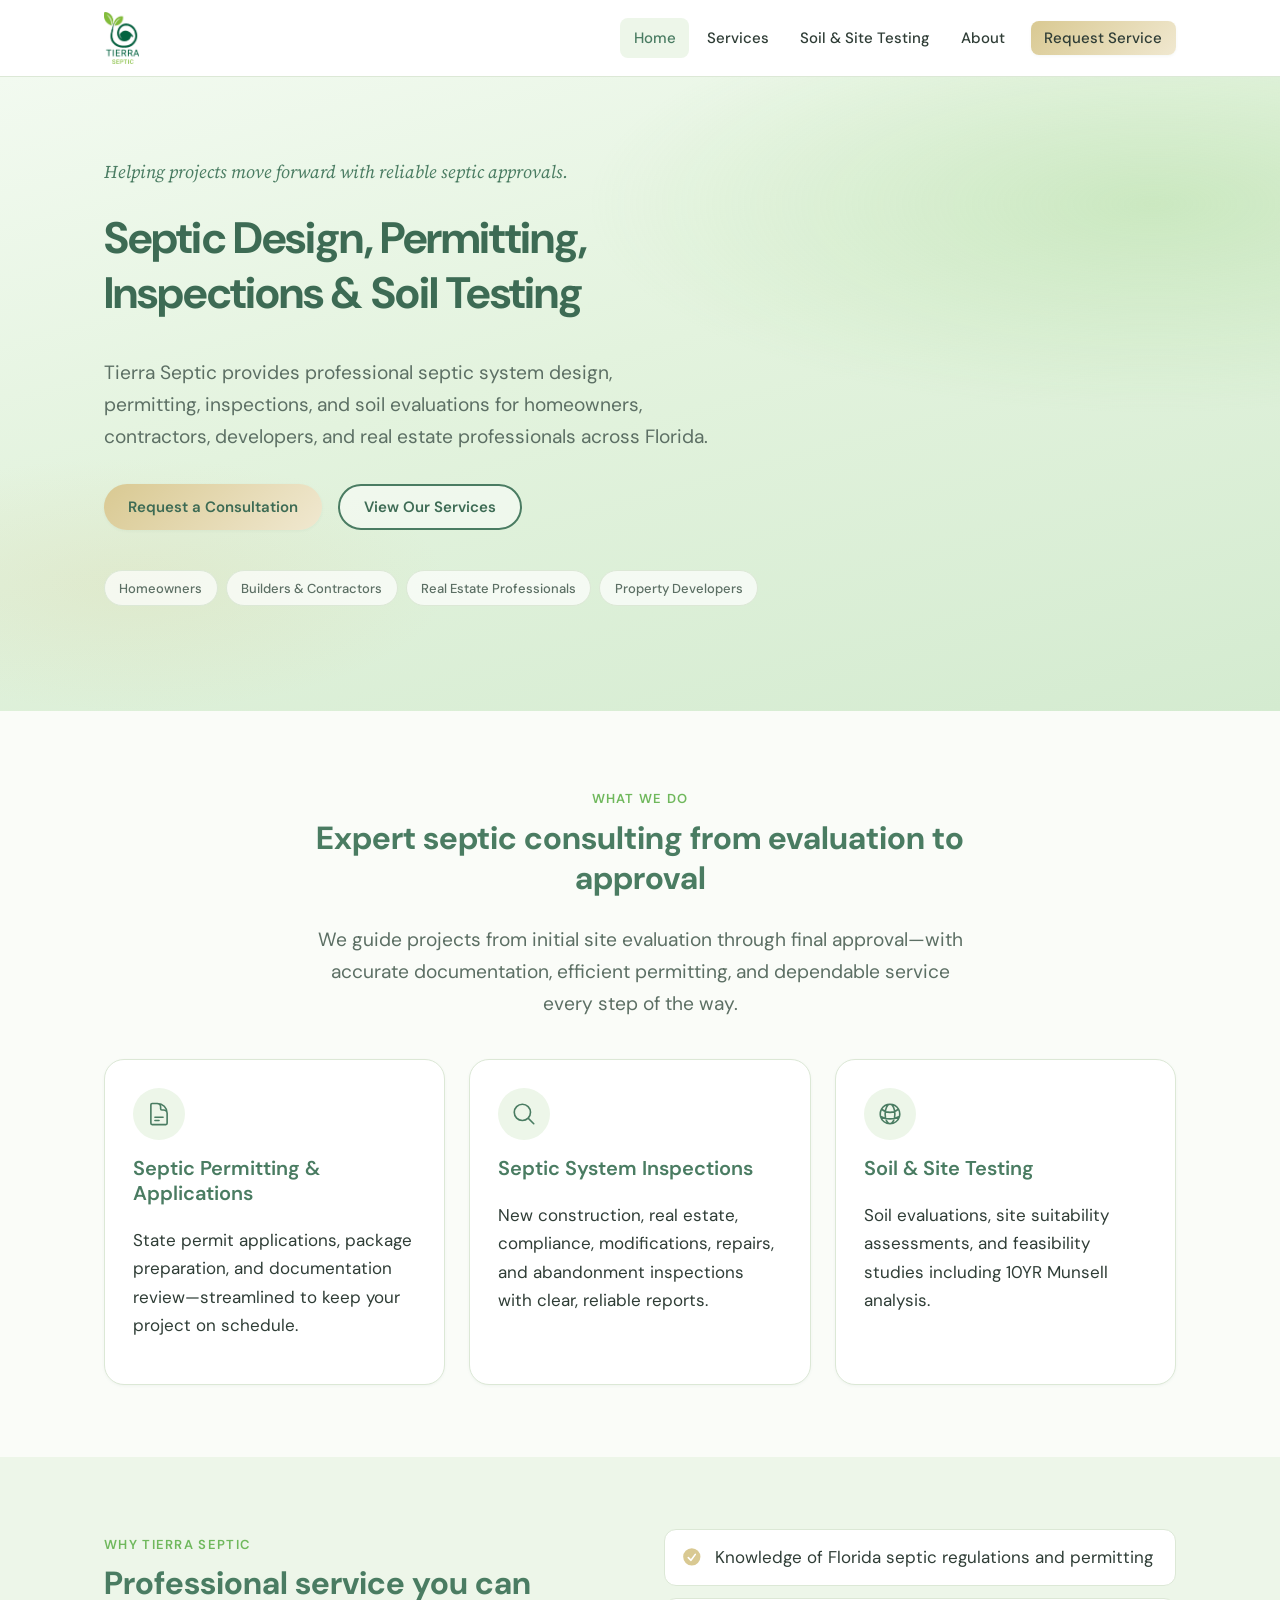
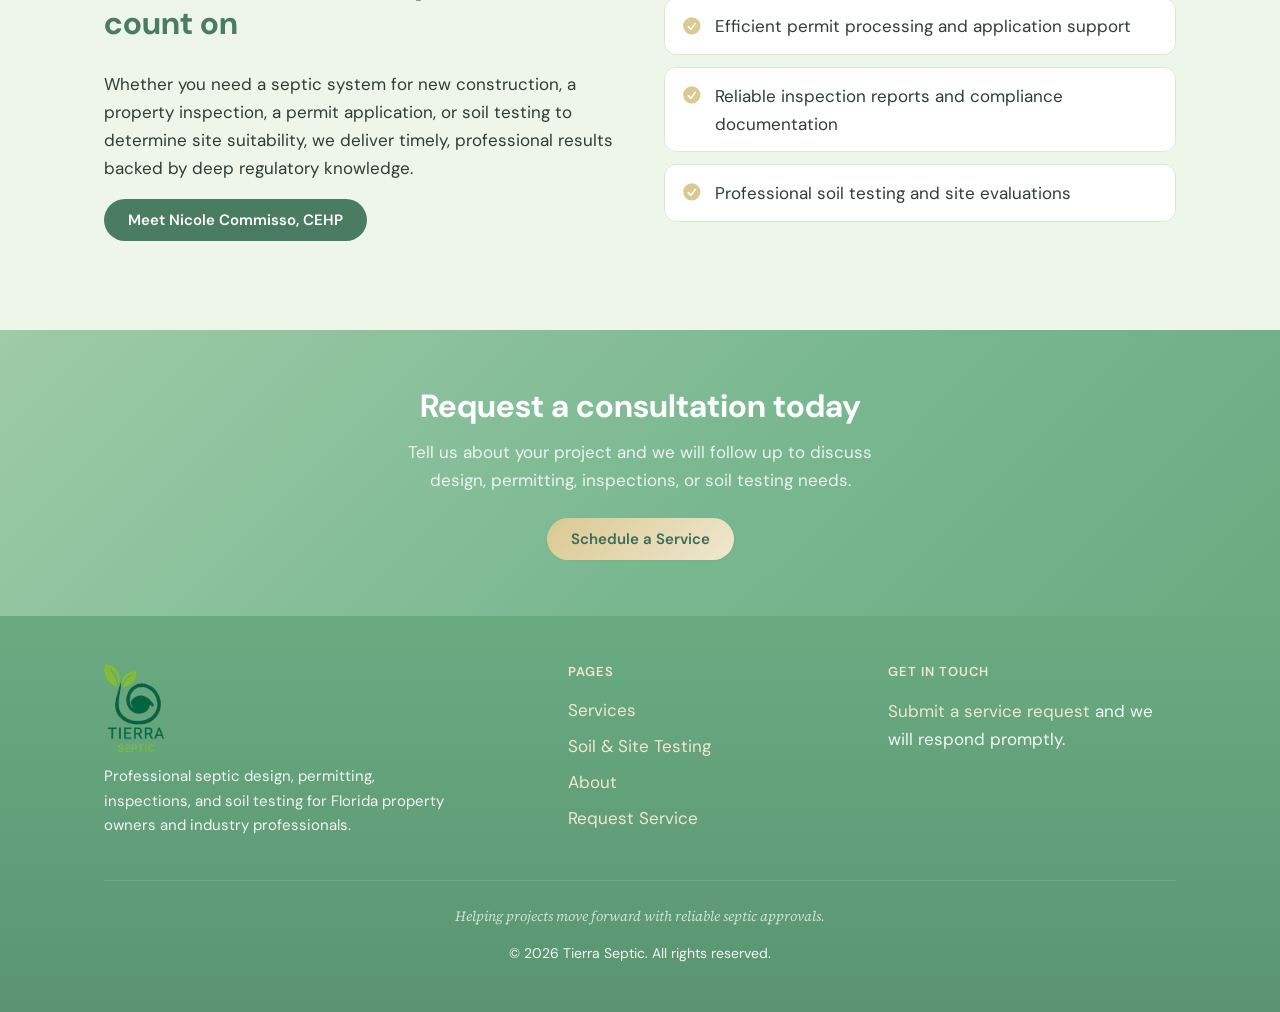
==== index.html @ 34a565bc "first commit" ====
<!DOCTYPE html>
<html lang="en">
<head>
  <meta charset="UTF-8">
  <meta name="viewport" content="width=device-width, initial-scale=1">
  <title>Tierra Septic | Septic Design, Permitting, Inspections &amp; Soil Testing — Florida</title>
  <meta name="description" content="Professional septic system design, permitting, inspections, and soil testing in Florida. Serving homeowners, contractors, developers, and real estate professionals.">
  <link rel="canonical" href="https://tierraseptic.com/">
  <meta name="robots" content="index, follow">
  <meta property="og:type" content="website">
  <meta property="og:url" content="https://tierraseptic.com/">
  <meta property="og:title" content="Tierra Septic | Professional Septic Services in Florida">
  <meta property="og:description" content="Septic design, permitting, inspections, and soil evaluations. Expert guidance from site evaluation through final approval.">
  <meta property="og:site_name" content="Tierra Septic">
  <meta property="og:locale" content="en_US">
  <meta name="twitter:card" content="summary">
  <meta name="twitter:title" content="Tierra Septic | Professional Septic Services">
  <meta name="twitter:description" content="Septic design, permitting, inspections, and soil testing for Florida property owners and professionals.">
  <link rel="preconnect" href="https://fonts.googleapis.com">
  <link rel="preconnect" href="https://fonts.gstatic.com" crossorigin>
  <link href="https://fonts.googleapis.com/css2?family=DM+Sans:ital,opsz,wght@0,9..40,400;0,9..40,500;0,9..40,600;0,9..40,700;1,9..40,400&family=Source+Serif+4:ital,opsz,wght@0,8..60,400;0,8..60,600;1,8..60,400&display=swap" rel="stylesheet">
  <link rel="stylesheet" href="/css/styles.css">
  <link rel="icon" href="/assets/images/logo.svg" type="image/svg+xml">
  <link rel="apple-touch-icon" href="/assets/images/logo.svg">
  <link rel="manifest" href="/site.webmanifest">
  <link rel="sitemap" href="/sitemap.xml" type="application/xml" title="Sitemap">
  <meta name="theme-color" content="#7ab892">
  <meta name="author" content="Tierra Septic">
  <meta name="geo.region" content="US-FL">
  <meta property="og:image" content="https://tierraseptic.com/assets/images/logo.svg">
  <meta property="og:image:alt" content="Tierra Septic logo">
  <script type="application/ld+json">
  {
    "@context": "https://schema.org",
    "@graph": [
      {
        "@type": "WebSite",
        "@id": "https://tierraseptic.com/#website",
        "url": "https://tierraseptic.com/",
        "name": "Tierra Septic",
        "description": "Professional septic design, permitting, inspections, and soil testing in Florida.",
        "inLanguage": "en-US",
        "publisher": { "@id": "https://tierraseptic.com/#organization" }
      },
      {
        "@type": "ProfessionalService",
        "@id": "https://tierraseptic.com/#organization",
        "name": "Tierra Septic",
        "url": "https://tierraseptic.com",
        "logo": "https://tierraseptic.com/assets/images/logo.svg",
        "image": "https://tierraseptic.com/assets/images/logo.svg",
        "description": "Professional septic system design, permitting, inspections, and soil testing in Florida.",
        "areaServed": { "@type": "State", "name": "Florida" },
        "serviceType": ["Septic System Design", "Septic Permitting", "Septic Inspections", "Soil Testing"],
        "founder": {
          "@type": "Person",
          "name": "Nicole Commisso",
          "jobTitle": "Certified Environmental Health Professional"
        }
      }
    ]
  }
  </script>
</head>
<body>
  <a class="skip-link" href="#main">Skip to main content</a>

  <header class="site-header">
    <div class="header-inner">
      <a class="logo-link" href="/" aria-label="Tierra Septic home">
        <img src="/assets/images/logo.svg" width="120" height="177" alt="Tierra Septic">
      </a>
      <button class="nav-toggle" type="button" aria-expanded="false" aria-controls="site-nav" aria-label="Open menu">
        <span></span><span></span><span></span>
      </button>
      <nav id="site-nav" class="site-nav" aria-label="Main navigation">
        <ul>
          <li><a href="/" aria-current="page">Home</a></li>
          <li><a href="/services.html">Services</a></li>
          <li><a href="/soil-testing.html">Soil &amp; Site Testing</a></li>
          <li><a href="/about.html">About</a></li>
          <li class="nav-cta"><a class="btn btn-primary" href="/contact.html">Request Service</a></li>
        </ul>
      </nav>
    </div>
  </header>

  <main id="main">
    <section class="hero">
      <div class="container">
        <p class="hero-tagline">Helping projects move forward with reliable septic approvals.</p>
        <h1>Septic Design, Permitting, Inspections &amp; Soil Testing</h1>
        <p class="lead">Tierra Septic provides professional septic system design, permitting, inspections, and soil evaluations for homeowners, contractors, developers, and real estate professionals across Florida.</p>
        <div class="hero-actions">
          <a class="btn btn-primary" href="/contact.html">Request a Consultation</a>
          <a class="btn btn-outline" href="/services.html">View Our Services</a>
        </div>
        <ul class="audience-pills" aria-label="Who we serve">
          <li>Homeowners</li>
          <li>Builders &amp; Contractors</li>
          <li>Real Estate Professionals</li>
          <li>Property Developers</li>
        </ul>
      </div>
    </section>

    <section class="section">
      <div class="container">
        <div class="section-header centered">
          <p class="eyebrow">What we do</p>
          <h2>Expert septic consulting from evaluation to approval</h2>
          <p class="lead">We guide projects from initial site evaluation through final approval—with accurate documentation, efficient permitting, and dependable service every step of the way.</p>
        </div>
        <div class="card-grid">
          <article class="card">
            <div class="card-icon" aria-hidden="true">
              <svg xmlns="http://www.w3.org/2000/svg" fill="none" viewBox="0 0 24 24" stroke-width="1.5" stroke="currentColor"><path stroke-linecap="round" stroke-linejoin="round" d="M19.5 14.25v-2.625a3.375 3.375 0 0 0-3.375-3.375h-1.5A1.125 1.125 0 0 1 13.5 7.125v-1.5a3.375 3.375 0 0 0-3.375-3.375H8.25m0 12.75h7.5m-7.5 3H12M10.5 2.25H5.625c-.621 0-1.125.504-1.125 1.125v17.25c0 .621.504 1.125 1.125 1.125h12.75c.621 0 1.125-.504 1.125-1.125V11.25a9 9 0 0 0-9-9Z"/></svg>
            </div>
            <h3><a href="/services.html#permitting">Septic Permitting &amp; Applications</a></h3>
            <p>State permit applications, package preparation, and documentation review—streamlined to keep your project on schedule.</p>
          </article>
          <article class="card">
            <div class="card-icon" aria-hidden="true">
              <svg xmlns="http://www.w3.org/2000/svg" fill="none" viewBox="0 0 24 24" stroke-width="1.5" stroke="currentColor"><path stroke-linecap="round" stroke-linejoin="round" d="m21 21-5.197-5.197m0 0A7.5 7.5 0 1 0 5.196 5.196a7.5 7.5 0 0 0 10.607 10.607Z"/></svg>
            </div>
            <h3><a href="/services.html#inspections">Septic System Inspections</a></h3>
            <p>New construction, real estate, compliance, modifications, repairs, and abandonment inspections with clear, reliable reports.</p>
          </article>
          <article class="card">
            <div class="card-icon" aria-hidden="true">
              <svg xmlns="http://www.w3.org/2000/svg" fill="none" viewBox="0 0 24 24" stroke-width="1.5" stroke="currentColor"><path stroke-linecap="round" stroke-linejoin="round" d="M12 21a9.004 9.004 0 0 0 8.716-6.747M12 21a9.004 9.004 0 0 1-8.716-6.747M12 21c2.485 0 4.5-4.03 4.5-9S14.485 3 12 3m0 18c-2.485 0-4.5-4.03-4.5-9S9.515 3 12 3m0 0a8.997 8.997 0 0 1 7.843 4.582M12 3a8.997 8.997 0 0 0-7.843 4.582m15.686 0A11.953 11.953 0 0 1 12 10.5c-2.998 0-5.74-1.1-7.843-2.918m15.686 0A8.959 8.959 0 0 1 21 12c0 .778-.099 1.533-.284 2.253m0 0A17.919 17.919 0 0 1 12 16.5a17.92 17.92 0 0 1-8.716-2.247m0 0A8.959 8.959 0 0 1 3 12c0-1.264.26-2.467.732-3.553"/></svg>
            </div>
            <h3><a href="/soil-testing.html">Soil &amp; Site Testing</a></h3>
            <p>Soil evaluations, site suitability assessments, and feasibility studies including 10YR Munsell analysis.</p>
          </article>
        </div>
      </div>
    </section>

    <section class="section section-alt">
      <div class="container split">
        <div>
          <p class="eyebrow">Why Tierra Septic</p>
          <h2>Professional service you can count on</h2>
          <p>Whether you need a septic system for new construction, a property inspection, a permit application, or soil testing to determine site suitability, we deliver timely, professional results backed by deep regulatory knowledge.</p>
          <p><a class="btn btn-secondary" href="/about.html">Meet Nicole Commisso, CEHP</a></p>
        </div>
        <ul class="benefits-list">
          <li>
            <svg class="check" xmlns="http://www.w3.org/2000/svg" viewBox="0 0 20 20" fill="currentColor" aria-hidden="true"><path fill-rule="evenodd" d="M10 18a8 8 0 1 0 0-16 8 8 0 0 0 0 16Zm3.857-9.809a.75.75 0 0 0-1.214-.882l-3.483 4.79-1.88-1.88a.75.75 0 1 0-1.06 1.061l2.5 2.5a.75.75 0 0 0 1.137-.089l4-5.5Z" clip-rule="evenodd"/></svg>
            <span>Knowledge of Florida septic regulations and permitting</span>
          </li>
          <li>
            <svg class="check" xmlns="http://www.w3.org/2000/svg" viewBox="0 0 20 20" fill="currentColor" aria-hidden="true"><path fill-rule="evenodd" d="M10 18a8 8 0 1 0 0-16 8 8 0 0 0 0 16Zm3.857-9.809a.75.75 0 0 0-1.214-.882l-3.483 4.79-1.88-1.88a.75.75 0 1 0-1.06 1.061l2.5 2.5a.75.75 0 0 0 1.137-.089l4-5.5Z" clip-rule="evenodd"/></svg>
            <span>Efficient permit processing and application support</span>
          </li>
          <li>
            <svg class="check" xmlns="http://www.w3.org/2000/svg" viewBox="0 0 20 20" fill="currentColor" aria-hidden="true"><path fill-rule="evenodd" d="M10 18a8 8 0 1 0 0-16 8 8 0 0 0 0 16Zm3.857-9.809a.75.75 0 0 0-1.214-.882l-3.483 4.79-1.88-1.88a.75.75 0 1 0-1.06 1.061l2.5 2.5a.75.75 0 0 0 1.137-.089l4-5.5Z" clip-rule="evenodd"/></svg>
            <span>Reliable inspection reports and compliance documentation</span>
          </li>
          <li>
            <svg class="check" xmlns="http://www.w3.org/2000/svg" viewBox="0 0 20 20" fill="currentColor" aria-hidden="true"><path fill-rule="evenodd" d="M10 18a8 8 0 1 0 0-16 8 8 0 0 0 0 16Zm3.857-9.809a.75.75 0 0 0-1.214-.882l-3.483 4.79-1.88-1.88a.75.75 0 1 0-1.06 1.061l2.5 2.5a.75.75 0 0 0 1.137-.089l4-5.5Z" clip-rule="evenodd"/></svg>
            <span>Professional soil testing and site evaluations</span>
          </li>
        </ul>
      </div>
    </section>

    <section class="cta-band">
      <div class="container">
        <h2>Request a consultation today</h2>
        <p>Tell us about your project and we will follow up to discuss design, permitting, inspections, or soil testing needs.</p>
        <a class="btn btn-primary" href="/contact.html">Schedule a Service</a>
      </div>
    </section>
  </main>

  <footer class="site-footer">
    <div class="container">
      <div class="footer-grid">
        <div class="footer-brand">
          <img src="/assets/images/logo.svg" width="120" height="177" alt="">
          <p>Professional septic design, permitting, inspections, and soil testing for Florida property owners and industry professionals.</p>
        </div>
        <div class="footer-nav">
          <h3>Pages</h3>
          <ul>
            <li><a href="/services.html">Services</a></li>
            <li><a href="/soil-testing.html">Soil &amp; Site Testing</a></li>
            <li><a href="/about.html">About</a></li>
            <li><a href="/contact.html">Request Service</a></li>
          </ul>
        </div>
        <div class="footer-contact">
          <h3>Get in touch</h3>
          <p><a href="/contact.html">Submit a service request</a> and we will respond promptly.</p>
        </div>
      </div>
      <div class="footer-bottom">
        <p class="footer-tagline">Helping projects move forward with reliable septic approvals.</p>
        <p>&copy; <span id="year"></span> Tierra Septic. All rights reserved.</p>
      </div>
    </div>
  </footer>
  <script>document.getElementById("year").textContent = new Date().getFullYear();</script>
  <script src="/js/main.js" defer></script>
</body>
</html>
---- css/styles.css ----
/* Tierra Septic — pastel design tokens */
:root {
  --color-primary: #4a7c62;
  --color-primary-dark: #3d6b54;
  --color-accent: #9ed48a;
  --color-accent-light: #c8ecc0;
  --color-accent-deep: #6fb85c;
  --color-gold: #d9c992;
  --color-gold-light: #f0e8d0;
  --color-bg: #fafcf8;
  --color-bg-alt: #edf6e9;
  --color-surface: #ffffff;
  --color-text: #2f3d36;
  --color-text-muted: #5c6f64;
  --color-border: #dce8d6;
  --font-sans: "DM Sans", system-ui, -apple-system, sans-serif;
  --font-serif: "Source Serif 4", Georgia, serif;
  --shadow-sm: 0 1px 3px rgba(74, 124, 98, 0.06);
  --shadow-md: 0 8px 24px rgba(74, 124, 98, 0.08);
  --shadow-lg: 0 16px 48px rgba(74, 124, 98, 0.1);
  --radius: 12px;
  --radius-lg: 20px;
  --max-width: 1120px;
  --header-height: 72px;
  --transition: 0.2s ease;
}

*,
*::before,
*::after {
  box-sizing: border-box;
}

html {
  scroll-behavior: smooth;
}

body {
  margin: 0;
  font-family: var(--font-sans);
  font-size: 1.0625rem;
  line-height: 1.65;
  color: var(--color-text);
  background: var(--color-bg);
  -webkit-font-smoothing: antialiased;
}

img {
  max-width: 100%;
  height: auto;
  display: block;
}

a {
  color: var(--color-primary);
  text-decoration-thickness: 1px;
  text-underline-offset: 3px;
  transition: color var(--transition);
}

a:hover {
  color: var(--color-accent-deep);
}

:focus-visible {
  outline: 2px solid var(--color-accent-deep);
  outline-offset: 3px;
}

.skip-link {
  position: absolute;
  top: -100%;
  left: 1rem;
  z-index: 200;
  padding: 0.75rem 1.25rem;
  background: var(--color-primary);
  color: #fff;
  border-radius: var(--radius);
  font-weight: 600;
  text-decoration: none;
}

.skip-link:focus {
  top: 1rem;
}

/* Header */
.site-header {
  position: sticky;
  top: 0;
  z-index: 100;
  background: rgba(255, 255, 255, 0.92);
  backdrop-filter: blur(12px);
  border-bottom: 1px solid var(--color-border);
}

.header-inner {
  display: flex;
  align-items: center;
  justify-content: space-between;
  max-width: var(--max-width);
  margin: 0 auto;
  padding: 0.75rem 1.5rem;
  min-height: var(--header-height);
  gap: 1rem;
}

.logo-link {
  display: flex;
  align-items: center;
  gap: 0.75rem;
  text-decoration: none;
  color: inherit;
  flex-shrink: 0;
}

.logo-link img {
  width: auto;
  height: 52px;
}

.nav-toggle {
  display: none;
  flex-direction: column;
  justify-content: center;
  gap: 5px;
  width: 44px;
  height: 44px;
  padding: 0;
  border: none;
  background: transparent;
  cursor: pointer;
  border-radius: var(--radius);
}

.nav-toggle span {
  display: block;
  width: 22px;
  height: 2px;
  background: var(--color-primary);
  border-radius: 2px;
  transition: transform var(--transition), opacity var(--transition);
}

.nav-toggle[aria-expanded="true"] span:nth-child(1) {
  transform: translateY(7px) rotate(45deg);
}

.nav-toggle[aria-expanded="true"] span:nth-child(2) {
  opacity: 0;
}

.nav-toggle[aria-expanded="true"] span:nth-child(3) {
  transform: translateY(-7px) rotate(-45deg);
}

.site-nav ul {
  display: flex;
  align-items: center;
  gap: 0.25rem;
  list-style: none;
  margin: 0;
  padding: 0;
}

.site-nav a {
  display: block;
  padding: 0.5rem 0.85rem;
  font-size: 0.9375rem;
  font-weight: 500;
  color: var(--color-text);
  text-decoration: none;
  border-radius: 8px;
  transition: background var(--transition), color var(--transition);
}

.site-nav a:hover,
.site-nav a[aria-current="page"] {
  color: var(--color-primary);
  background: var(--color-bg-alt);
}

.nav-cta {
  margin-left: 0.5rem;
}

.btn {
  display: inline-flex;
  align-items: center;
  justify-content: center;
  gap: 0.5rem;
  padding: 0.75rem 1.5rem;
  font-family: inherit;
  font-size: 0.9375rem;
  font-weight: 600;
  line-height: 1.2;
  text-decoration: none;
  border: none;
  border-radius: 999px;
  cursor: pointer;
  transition: background var(--transition), transform var(--transition), box-shadow var(--transition);
}

.btn-primary {
  background: linear-gradient(135deg, var(--color-gold) 0%, var(--color-gold-light) 100%);
  color: var(--color-primary-dark);
  box-shadow: var(--shadow-sm);
}

.btn-primary:hover {
  background: linear-gradient(135deg, var(--color-gold-light) 0%, #f5eed8 100%);
  transform: translateY(-1px);
  box-shadow: var(--shadow-md);
  color: var(--color-primary-dark);
}

.btn-secondary {
  background: var(--color-primary);
  color: #fff;
}

.btn-secondary:hover {
  background: #568f6e;
  color: #fff;
}

.btn-outline {
  background: transparent;
  color: var(--color-primary);
  border: 2px solid var(--color-primary);
}

.btn-outline:hover {
  background: var(--color-primary);
  color: #fff;
}

/* Layout */
.container {
  max-width: var(--max-width);
  margin: 0 auto;
  padding: 0 1.5rem;
}

.section {
  padding: 4.5rem 0;
}

.section-alt {
  background: var(--color-bg-alt);
}

.section-header {
  max-width: 42rem;
  margin-bottom: 2.5rem;
}

.section-header.centered {
  margin-left: auto;
  margin-right: auto;
  text-align: center;
}

.eyebrow {
  display: inline-block;
  margin: 0 0 0.5rem;
  font-size: 0.8125rem;
  font-weight: 600;
  letter-spacing: 0.1em;
  text-transform: uppercase;
  color: var(--color-accent-deep);
}

h1,
h2,
h3,
h4 {
  line-height: 1.25;
  color: var(--color-primary);
  margin-top: 0;
}

h1 {
  font-size: clamp(2rem, 5vw, 2.75rem);
  font-weight: 700;
  letter-spacing: -0.02em;
}

h2 {
  font-size: clamp(1.5rem, 3.5vw, 2rem);
  font-weight: 700;
}

h3 {
  font-size: 1.25rem;
  font-weight: 600;
}

.lead {
  font-size: 1.2rem;
  color: var(--color-text-muted);
  margin: 0;
}

/* Hero */
.hero {
  position: relative;
  padding: 5rem 0 5.5rem;
  background: linear-gradient(165deg, #f2faf0 0%, #e3f3de 45%, #d4ebd0 100%);
  color: var(--color-text);
  overflow: hidden;
}

.hero::before {
  content: "";
  position: absolute;
  inset: 0;
  background:
    radial-gradient(ellipse 80% 60% at 90% 20%, rgba(158, 212, 138, 0.35) 0%, transparent 55%),
    radial-gradient(ellipse 50% 40% at 10% 80%, rgba(217, 201, 146, 0.2) 0%, transparent 50%);
  pointer-events: none;
}

.hero .container {
  position: relative;
  z-index: 1;
}

.hero h1 {
  color: var(--color-primary-dark);
  max-width: 18ch;
}

.hero .lead {
  color: var(--color-text-muted);
  max-width: 38rem;
  margin: 1.25rem 0 2rem;
}

.hero-tagline {
  font-family: var(--font-serif);
  font-style: italic;
  font-size: 1.125rem;
  color: var(--color-primary);
  margin: 0 0 1.5rem;
}

.hero-actions {
  display: flex;
  flex-wrap: wrap;
  gap: 1rem;
}

.hero .btn-outline {
  border-color: var(--color-primary);
  color: var(--color-primary-dark);
  background: rgba(255, 255, 255, 0.5);
}

.hero .btn-outline:hover {
  background: var(--color-surface);
  border-color: var(--color-primary-dark);
  color: var(--color-primary-dark);
}

.audience-pills {
  display: flex;
  flex-wrap: wrap;
  gap: 0.5rem;
  margin-top: 2.5rem;
  padding: 0;
  list-style: none;
}

.audience-pills li {
  padding: 0.4rem 0.9rem;
  font-size: 0.8125rem;
  font-weight: 500;
  background: rgba(255, 255, 255, 0.7);
  border: 1px solid var(--color-border);
  border-radius: 999px;
  color: var(--color-text-muted);
}

/* Cards */
.card-grid {
  display: grid;
  gap: 1.5rem;
  grid-template-columns: repeat(auto-fit, minmax(280px, 1fr));
}

.card {
  background: var(--color-surface);
  border: 1px solid var(--color-border);
  border-radius: var(--radius-lg);
  padding: 1.75rem;
  box-shadow: var(--shadow-sm);
  transition: box-shadow var(--transition), transform var(--transition);
}

.card:hover {
  box-shadow: var(--shadow-md);
  transform: translateY(-2px);
}

.card-icon {
  width: 52px;
  height: 52px;
  display: flex;
  align-items: center;
  justify-content: center;
  background: var(--color-bg-alt);
  border-radius: 50%;
  margin-bottom: 1rem;
  color: var(--color-primary);
}

.card-icon svg {
  width: 26px;
  height: 26px;
}

.card h3 a {
  color: inherit;
  text-decoration: none;
}

.card h3 a:hover {
  color: var(--color-accent-deep);
}

/* Benefits */
.benefits-list {
  list-style: none;
  padding: 0;
  margin: 0;
  display: grid;
  gap: 0.75rem;
}

.benefits-list li {
  display: flex;
  align-items: flex-start;
  gap: 0.75rem;
  padding: 0.85rem 1rem;
  background: var(--color-surface);
  border-radius: var(--radius);
  border: 1px solid var(--color-border);
}

.benefits-list .check {
  flex-shrink: 0;
  width: 1.35rem;
  height: 1.35rem;
  margin-top: 0.15rem;
  color: var(--color-gold);
}

/* Two column */
.split {
  display: grid;
  gap: 3rem;
  align-items: start;
}

@media (min-width: 768px) {
  .split {
    grid-template-columns: 1fr 1fr;
  }
}

/* Service detail */
.service-block {
  margin-bottom: 3rem;
  padding-bottom: 3rem;
  border-bottom: 1px solid var(--color-border);
}

.service-block:last-child {
  margin-bottom: 0;
  padding-bottom: 0;
  border-bottom: none;
}

.service-block ul {
  margin: 1rem 0 0;
  padding-left: 1.25rem;
  color: var(--color-text-muted);
}

.service-block li {
  margin-bottom: 0.35rem;
}

/* About */
.about-photo {
  width: 100%;
  max-width: 320px;
  aspect-ratio: 4 / 5;
  border-radius: var(--radius-lg);
  background: linear-gradient(145deg, var(--color-bg-alt), var(--color-border));
  display: flex;
  align-items: center;
  justify-content: center;
  margin: 0 auto;
}

.about-photo .initials {
  font-size: 4rem;
  font-weight: 700;
  color: var(--color-primary);
  opacity: 0.35;
}

.credentials {
  display: flex;
  flex-wrap: wrap;
  gap: 0.5rem;
  margin: 1rem 0 1.5rem;
  padding: 0;
  list-style: none;
}

.credentials li {
  padding: 0.35rem 0.75rem;
  font-size: 0.8125rem;
  font-weight: 600;
  background: var(--color-primary);
  color: #fff;
  border-radius: 6px;
}

/* Form */
.form-panel {
  max-width: 36rem;
  margin: 0 auto;
  background: var(--color-surface);
  border: 1px solid var(--color-border);
  border-radius: var(--radius-lg);
  padding: 2rem;
  box-shadow: var(--shadow-md);
}

.form-group {
  margin-bottom: 1.25rem;
}

.form-group label {
  display: block;
  margin-bottom: 0.4rem;
  font-size: 0.9375rem;
  font-weight: 600;
  color: var(--color-text);
}

.form-group .hint,
.form-group .optional {
  font-weight: 400;
  color: var(--color-text-muted);
  font-size: 0.8125rem;
}

.form-group input,
.form-group select,
.form-group textarea {
  width: 100%;
  padding: 0.7rem 0.9rem;
  font-family: inherit;
  font-size: 1rem;
  border: 1px solid var(--color-border);
  border-radius: var(--radius);
  background: var(--color-bg);
  transition: border-color var(--transition), box-shadow var(--transition);
}

.form-group input:focus,
.form-group select:focus,
.form-group textarea:focus {
  outline: none;
  border-color: var(--color-accent);
  box-shadow: 0 0 0 3px rgba(158, 212, 138, 0.45);
}

.form-group textarea {
  min-height: 120px;
  resize: vertical;
}

.form-status {
  margin-top: 1rem;
  padding: 0.85rem 1rem;
  border-radius: var(--radius);
  font-size: 0.9375rem;
  display: none;
}

.form-status.success {
  display: block;
  background: var(--color-bg-alt);
  color: var(--color-primary-dark);
  border: 1px solid var(--color-accent-light);
}

.form-status.error {
  display: block;
  background: #fdecea;
  color: #7a1f18;
  border: 1px solid #e8a9a4;
}

/* FAQ */
.faq-list {
  max-width: 42rem;
  margin: 0 auto;
}

.faq-item {
  border-bottom: 1px solid var(--color-border);
}

.faq-item:first-child {
  border-top: 1px solid var(--color-border);
}

.faq-question {
  width: 100%;
  display: flex;
  align-items: center;
  justify-content: space-between;
  gap: 1rem;
  padding: 1.15rem 0;
  font-family: inherit;
  font-size: 1.0625rem;
  font-weight: 600;
  text-align: left;
  color: var(--color-primary);
  background: none;
  border: none;
  cursor: pointer;
}

.faq-question:hover {
  color: var(--color-accent-deep);
}

.faq-icon {
  flex-shrink: 0;
  width: 1.25rem;
  height: 1.25rem;
  transition: transform var(--transition);
}

.faq-item[open] .faq-icon {
  transform: rotate(180deg);
}

.faq-answer {
  padding: 0 0 1.15rem;
  color: var(--color-text-muted);
}

.faq-answer p {
  margin: 0;
}

/* CTA band */
.cta-band {
  padding: 3.5rem 0;
  background: linear-gradient(135deg, #9ecba8 0%, #7ab892 55%, #6aab82 100%);
  color: #fff;
  text-align: center;
}

.cta-band h2 {
  color: #fff;
  margin-bottom: 0.75rem;
}

.cta-band p {
  color: rgba(255, 255, 255, 0.85);
  max-width: 32rem;
  margin: 0 auto 1.5rem;
}

/* Footer */
.site-footer {
  background: linear-gradient(180deg, #6aab82 0%, #5a9472 100%);
  color: rgba(255, 255, 255, 0.92);
  padding: 3rem 0 2rem;
}

.footer-grid {
  display: grid;
  gap: 2rem;
  margin-bottom: 2.5rem;
}

@media (min-width: 640px) {
  .footer-grid {
    grid-template-columns: 1.5fr 1fr 1fr;
  }
}

.site-footer a {
  color: var(--color-gold-light);
  text-decoration: none;
}

.site-footer a:hover {
  color: #fff;
}

.footer-brand img {
  width: auto;
  height: 88px;
  margin-bottom: 0.75rem;
}

.footer-brand p {
  font-size: 0.9375rem;
  margin: 0;
  max-width: 22rem;
}

.footer-nav h3,
.footer-contact h3 {
  font-size: 0.8125rem;
  font-weight: 600;
  letter-spacing: 0.08em;
  text-transform: uppercase;
  color: var(--color-gold-light);
  margin: 0 0 1rem;
}

.footer-nav ul {
  list-style: none;
  padding: 0;
  margin: 0;
}

.footer-nav li {
  margin-bottom: 0.5rem;
}

.footer-bottom {
  padding-top: 1.5rem;
  border-top: 1px solid rgba(255, 255, 255, 0.12);
  font-size: 0.875rem;
  text-align: center;
}

.footer-tagline {
  font-family: var(--font-serif);
  font-style: italic;
  color: rgba(255, 255, 255, 0.7);
  margin: 0 0 0.5rem;
}

/* Page header (inner pages) */
.page-hero {
  padding: 3rem 0 2.5rem;
  background: var(--color-bg-alt);
  border-bottom: 1px solid var(--color-border);
}

.page-hero h1 {
  margin-bottom: 0.75rem;
}

.breadcrumb {
  font-size: 0.875rem;
  color: var(--color-text-muted);
  margin: 0 0 0.75rem;
  padding: 0;
  list-style: none;
  display: flex;
  flex-wrap: wrap;
  gap: 0.35rem;
}

.breadcrumb a {
  color: var(--color-text-muted);
  text-decoration: none;
}

.breadcrumb a:hover {
  color: var(--color-primary);
}

.breadcrumb li:not(:last-child)::after {
  content: "/";
  margin-left: 0.35rem;
  color: var(--color-border);
}

/* Mobile nav */
@media (max-width: 900px) {
  .nav-toggle {
    display: flex;
  }

  .site-nav {
    position: fixed;
    top: var(--header-height);
    left: 0;
    right: 0;
    background: var(--color-surface);
    border-bottom: 1px solid var(--color-border);
    box-shadow: var(--shadow-md);
    padding: 1rem 1.5rem 1.5rem;
    transform: translateY(-100%);
    opacity: 0;
    visibility: hidden;
    transition: transform var(--transition), opacity var(--transition), visibility var(--transition);
  }

  .site-nav.is-open {
    transform: translateY(0);
    opacity: 1;
    visibility: visible;
  }

  .site-nav ul {
    flex-direction: column;
    align-items: stretch;
  }

  .site-nav a {
    padding: 0.75rem 0;
  }

  .nav-cta {
    margin: 0.5rem 0 0;
  }

  .nav-cta .btn {
    width: 100%;
  }
}

@media (prefers-reduced-motion: reduce) {
  html {
    scroll-behavior: auto;
  }

  *,
  *::before,
  *::after {
    transition-duration: 0.01ms !important;
  }
}
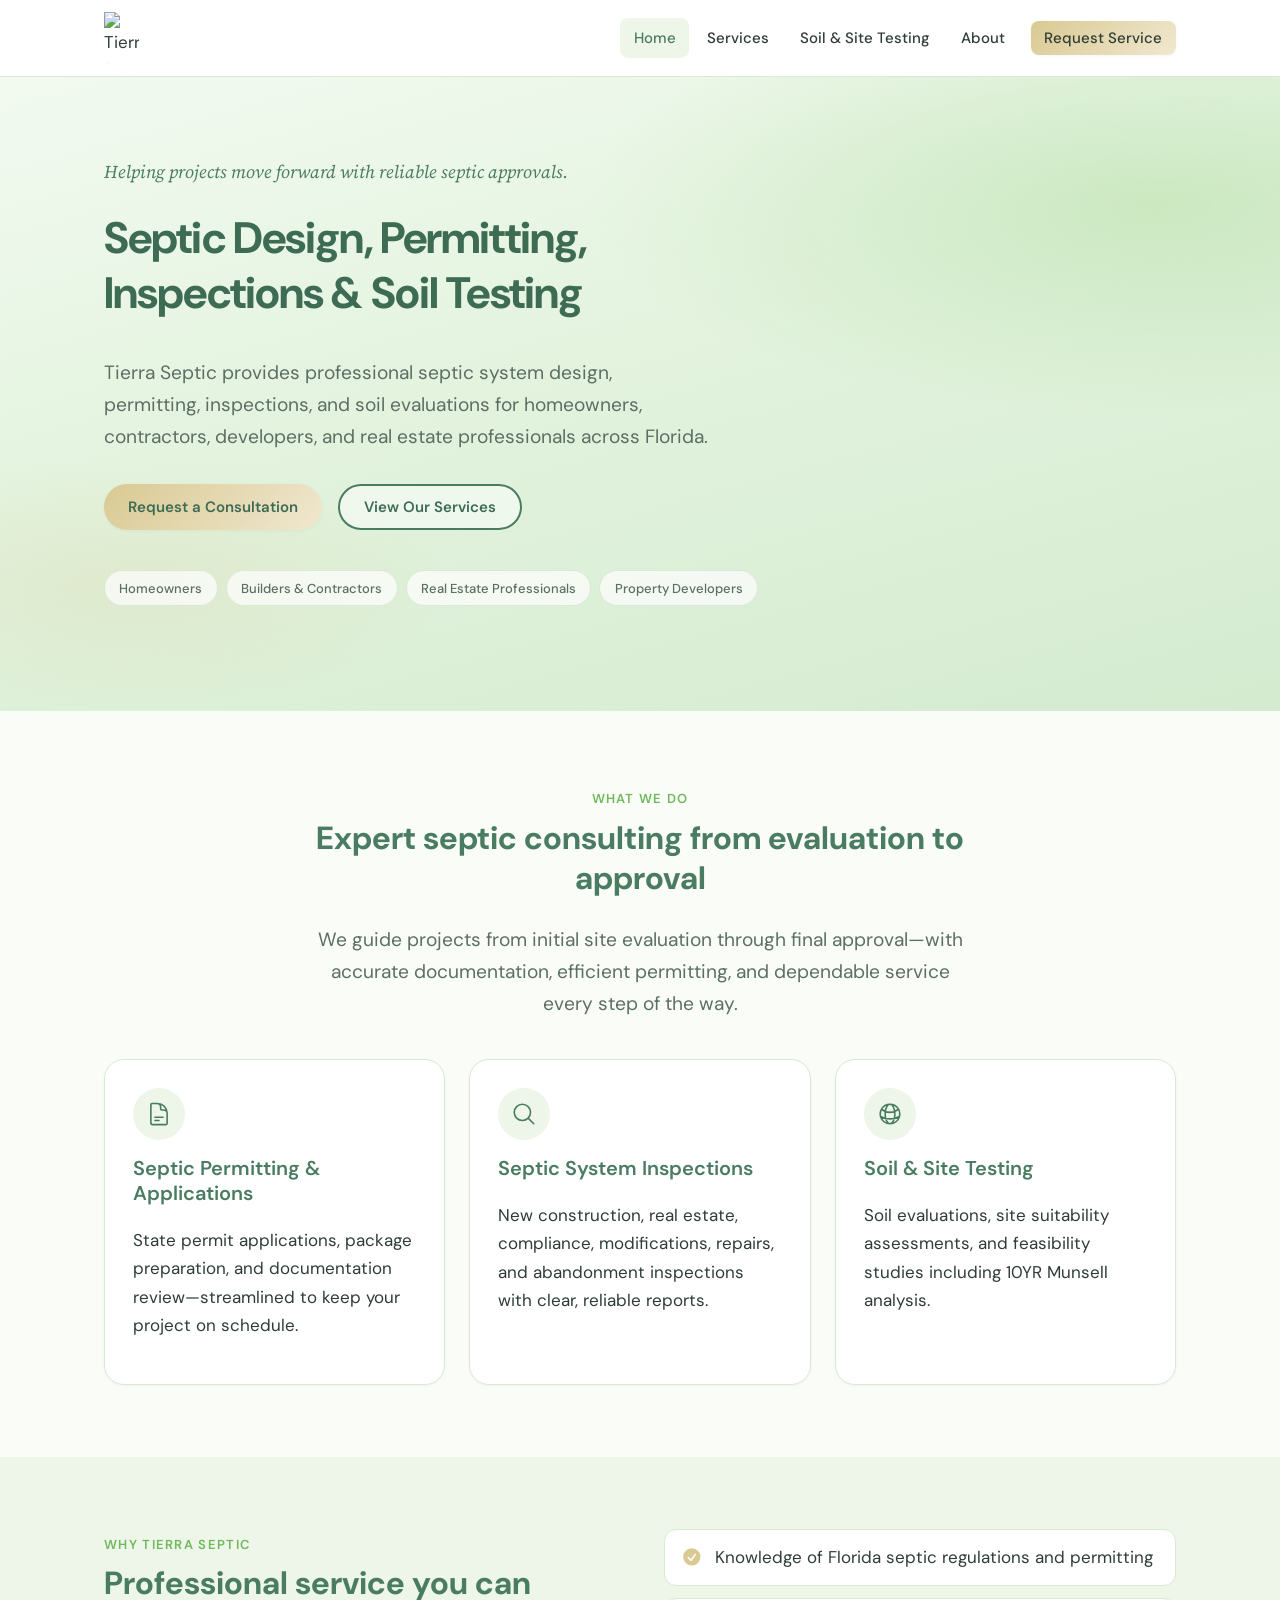
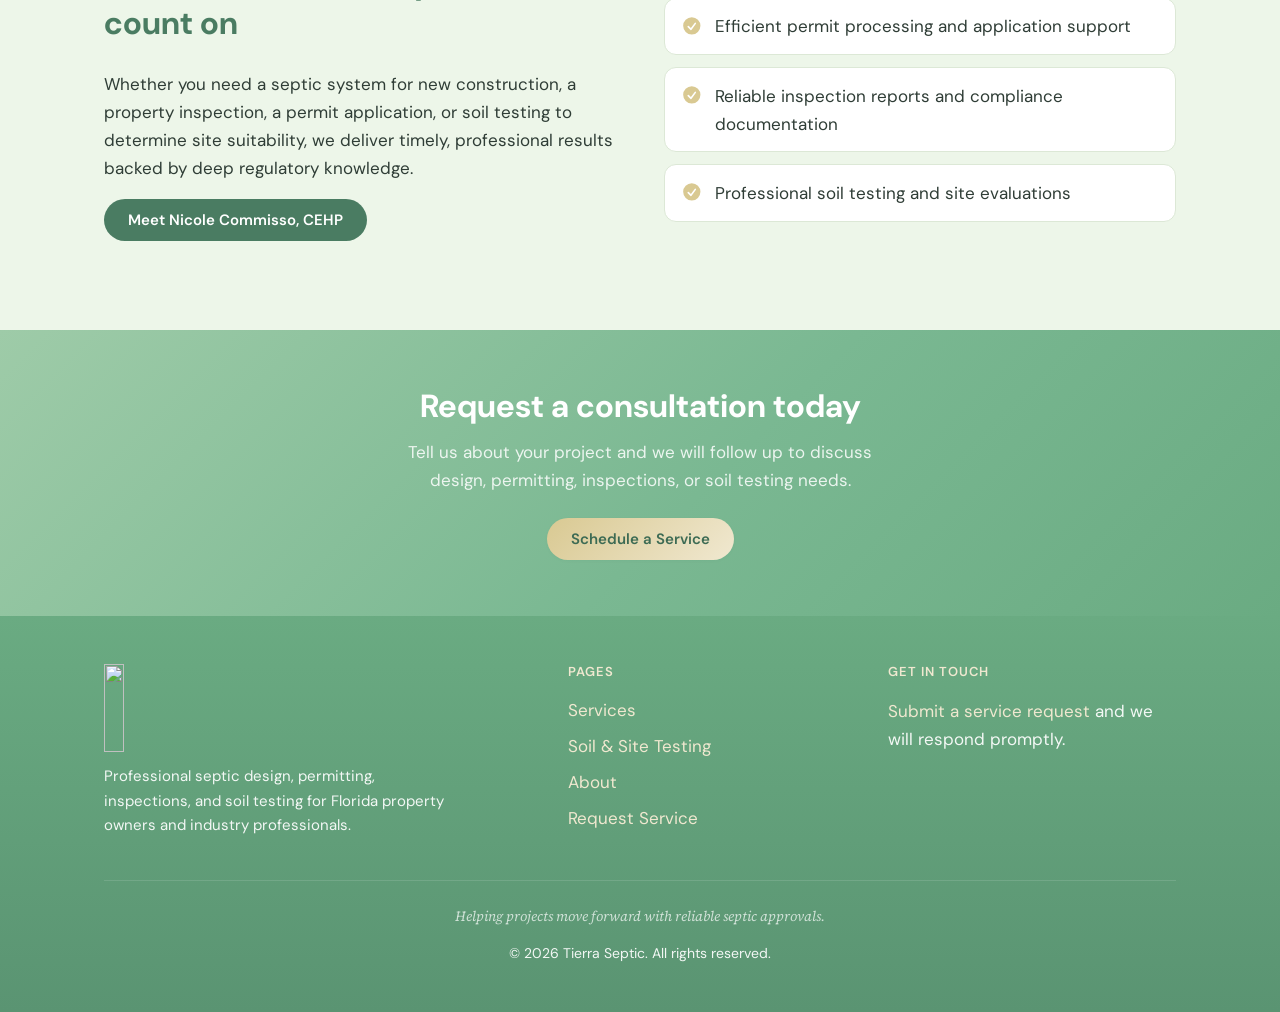
==== commit 87a6fbc0: "update opengraph images" ====
--- a/index.html
+++ b/index.html
@@ -5,6 +5,19 @@
   <meta name="viewport" content="width=device-width, initial-scale=1">
   <title>Tierra Septic | Septic Design, Permitting, Inspections &amp; Soil Testing — Florida</title>
   <meta name="description" content="Professional septic system design, permitting, inspections, and soil testing in Florida. Serving homeowners, contractors, developers, and real estate professionals.">
+  <!-- Google tag (gtag.js) -->
+  <script async src="https://www.googletagmanager.com/gtag/js?id=G-VDYC9XJSC8"></script>
+  <script>
+    window.dataLayer = window.dataLayer || [];
+    function gtag(){dataLayer.push(arguments);}
+    gtag("js", new Date());
+    gtag("config", "G-VDYC9XJSC8", {
+      page_path: location.pathname,
+      page_title: document.title,
+      page_location: location.href
+    });
+  </script>
+  <script src="/js/analytics.js" defer></script>
   <link rel="canonical" href="https://tierraseptic.com/">
   <meta name="robots" content="index, follow">
   <meta property="og:type" content="website">
@@ -13,22 +26,28 @@
   <meta property="og:description" content="Septic design, permitting, inspections, and soil evaluations. Expert guidance from site evaluation through final approval.">
   <meta property="og:site_name" content="Tierra Septic">
   <meta property="og:locale" content="en_US">
-  <meta name="twitter:card" content="summary">
+  <meta property="og:image" content="https://tierraseptic.com/assets/images/og-image.png">
+  <meta property="og:image:secure_url" content="https://tierraseptic.com/assets/images/og-image.png">
+  <meta property="og:image:alt" content="Tierra Septic logo">
+  <meta property="og:image:width" content="1200">
+  <meta property="og:image:height" content="630">
+  <meta property="og:image:type" content="image/png">
+  <meta name="twitter:card" content="summary_large_image">
   <meta name="twitter:title" content="Tierra Septic | Professional Septic Services">
   <meta name="twitter:description" content="Septic design, permitting, inspections, and soil testing for Florida property owners and professionals.">
+  <meta name="twitter:image" content="https://tierraseptic.com/assets/images/og-image.png">
+  <meta name="twitter:image:alt" content="Tierra Septic logo">
   <link rel="preconnect" href="https://fonts.googleapis.com">
   <link rel="preconnect" href="https://fonts.gstatic.com" crossorigin>
   <link href="https://fonts.googleapis.com/css2?family=DM+Sans:ital,opsz,wght@0,9..40,400;0,9..40,500;0,9..40,600;0,9..40,700;1,9..40,400&family=Source+Serif+4:ital,opsz,wght@0,8..60,400;0,8..60,600;1,8..60,400&display=swap" rel="stylesheet">
   <link rel="stylesheet" href="/css/styles.css">
-  <link rel="icon" href="/assets/images/logo.svg" type="image/svg+xml">
-  <link rel="apple-touch-icon" href="/assets/images/logo.svg">
+  <link rel="icon" href="/assets/images/logo-500w.png" type="image/png">
+  <link rel="apple-touch-icon" href="/assets/images/logo-500w.png">
   <link rel="manifest" href="/site.webmanifest">
   <link rel="sitemap" href="/sitemap.xml" type="application/xml" title="Sitemap">
   <meta name="theme-color" content="#7ab892">
   <meta name="author" content="Tierra Septic">
   <meta name="geo.region" content="US-FL">
-  <meta property="og:image" content="https://tierraseptic.com/assets/images/logo.svg">
-  <meta property="og:image:alt" content="Tierra Septic logo">
   <script type="application/ld+json">
   {
     "@context": "https://schema.org",
@@ -47,8 +66,8 @@
         "@id": "https://tierraseptic.com/#organization",
         "name": "Tierra Septic",
         "url": "https://tierraseptic.com",
-        "logo": "https://tierraseptic.com/assets/images/logo.svg",
-        "image": "https://tierraseptic.com/assets/images/logo.svg",
+        "logo": "https://tierraseptic.com/assets/images/logo-500w.png",
+        "image": "https://tierraseptic.com/assets/images/og-image.png",
         "description": "Professional septic system design, permitting, inspections, and soil testing in Florida.",
         "areaServed": { "@type": "State", "name": "Florida" },
         "serviceType": ["Septic System Design", "Septic Permitting", "Septic Inspections", "Soil Testing"],
@@ -68,7 +87,7 @@
   <header class="site-header">
     <div class="header-inner">
       <a class="logo-link" href="/" aria-label="Tierra Septic home">
-        <img src="/assets/images/logo.svg" width="120" height="177" alt="Tierra Septic">
+        <img src="/assets/images/logo-500w.png" width="500" height="736" alt="Tierra Septic">
       </a>
       <button class="nav-toggle" type="button" aria-expanded="false" aria-controls="site-nav" aria-label="Open menu">
         <span></span><span></span><span></span>
@@ -179,7 +198,7 @@
     <div class="container">
       <div class="footer-grid">
         <div class="footer-brand">
-          <img src="/assets/images/logo.svg" width="120" height="177" alt="">
+          <img src="/assets/images/logo-500w.png" width="500" height="736" alt="">
           <p>Professional septic design, permitting, inspections, and soil testing for Florida property owners and industry professionals.</p>
         </div>
         <div class="footer-nav">
--- a/css/styles.css
+++ b/css/styles.css
@@ -214,6 +214,17 @@
   color: var(--color-primary-dark);
 }
 
+.btn:disabled {
+  opacity: 0.65;
+  cursor: not-allowed;
+  transform: none;
+}
+
+.btn:disabled:hover {
+  transform: none;
+  box-shadow: var(--shadow-sm);
+}
+
 .btn-secondary {
   background: var(--color-primary);
   color: #fff;
@@ -496,20 +507,12 @@
 .about-photo {
   width: 100%;
   max-width: 320px;
-  aspect-ratio: 4 / 5;
+  height: auto;
   border-radius: var(--radius-lg);
-  background: linear-gradient(145deg, var(--color-bg-alt), var(--color-border));
-  display: flex;
-  align-items: center;
-  justify-content: center;
+  object-fit: cover;
+  display: block;
   margin: 0 auto;
-}
-
-.about-photo .initials {
-  font-size: 4rem;
-  font-weight: 700;
-  color: var(--color-primary);
-  opacity: 0.35;
+  box-shadow: var(--shadow-md);
 }
 
 .credentials {
@@ -558,6 +561,11 @@
   font-weight: 400;
   color: var(--color-text-muted);
   font-size: 0.8125rem;
+}
+
+.form-group .hint {
+  display: block;
+  margin-top: 0.35rem;
 }
 
 .form-group input,
